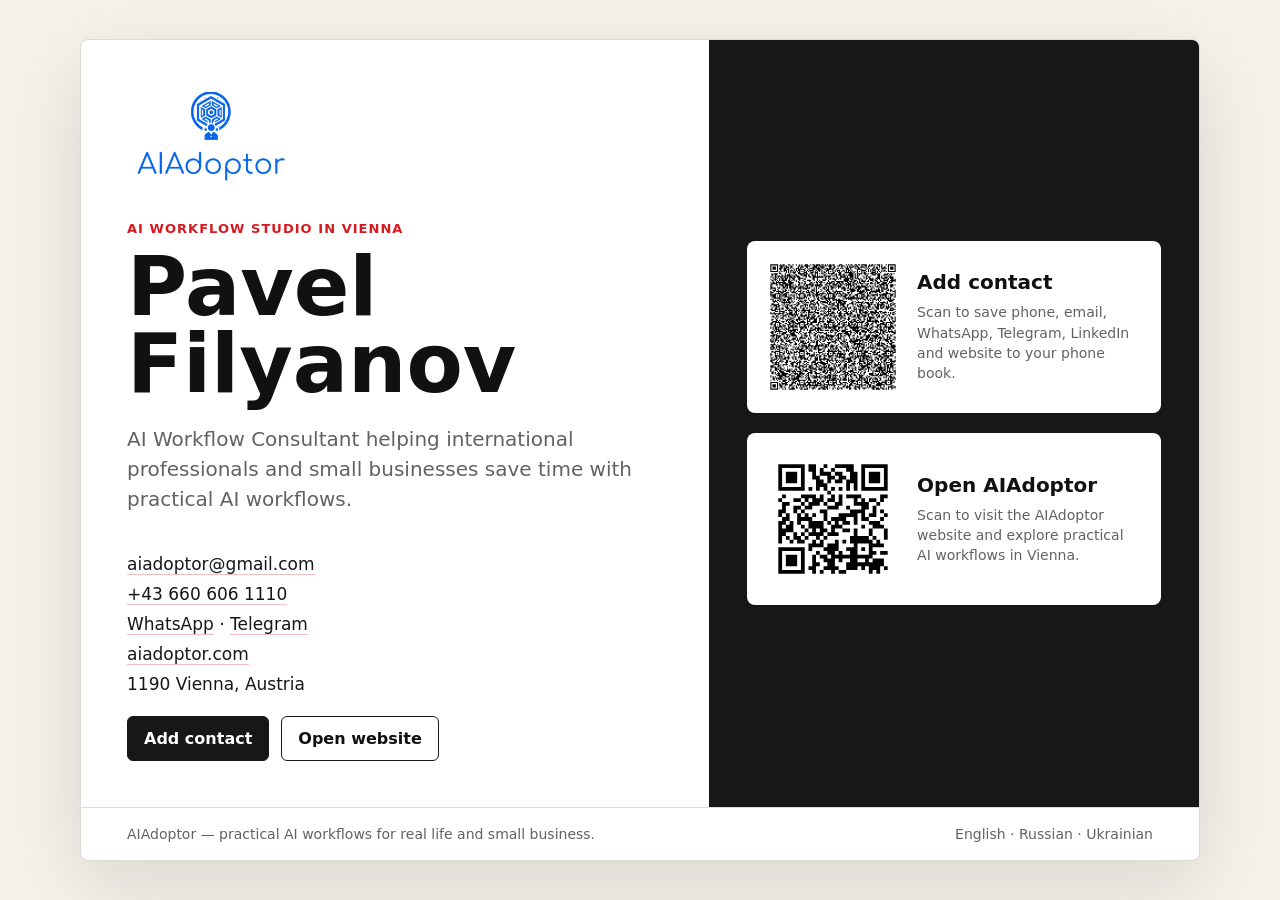
==== card/index.html @ 828bce4d "Add electronic business card with QR codes" ====
<!DOCTYPE html>
<html lang="en">
  <head>
    <meta charset="UTF-8" />
    <meta name="viewport" content="width=device-width, initial-scale=1.0" />
    <meta
      name="description"
      content="Pavel Filyanov electronic business card with contact QR code and AIAdoptor website QR code."
    />
    <meta name="robots" content="index, follow" />
    <link rel="canonical" href="https://aiadoptor.com/card/" />
    <link rel="icon" type="image/png" href="/assets/aiadoptor-favicon.png" />
    <title>Pavel Filyanov | AIAdoptor Business Card</title>
    <style>
      :root {
        color-scheme: light;
        --ink: #111111;
        --muted: #626262;
        --line: #dedbd4;
        --paper: #f6f2ea;
        --white: #ffffff;
        --red: #d71920;
        --charcoal: #171717;
      }

      * {
        box-sizing: border-box;
      }

      body {
        margin: 0;
        font-family: Inter, ui-sans-serif, system-ui, -apple-system, BlinkMacSystemFont, "Segoe UI", sans-serif;
        background: var(--paper);
        color: var(--ink);
      }

      a {
        color: inherit;
      }

      .page {
        min-height: 100vh;
        padding: 36px;
        display: grid;
        place-items: center;
      }

      .card {
        width: min(1120px, 100%);
        background: var(--white);
        border: 1px solid var(--line);
        border-radius: 8px;
        overflow: hidden;
        box-shadow: 0 24px 80px rgba(20, 20, 20, 0.12);
      }

      .hero {
        display: grid;
        grid-template-columns: minmax(0, 1fr) minmax(320px, 0.78fr);
        min-height: 520px;
      }

      .identity {
        padding: 46px;
        display: flex;
        flex-direction: column;
        justify-content: space-between;
        gap: 40px;
      }

      .brand {
        display: flex;
        align-items: center;
        gap: 16px;
      }

      .brand img {
        width: 168px;
        height: auto;
      }

      .eyebrow {
        margin: 34px 0 12px;
        color: var(--red);
        font-size: 13px;
        font-weight: 800;
        letter-spacing: 0.08em;
        text-transform: uppercase;
      }

      h1 {
        margin: 0;
        max-width: 720px;
        font-size: clamp(42px, 7vw, 82px);
        line-height: 0.94;
        letter-spacing: 0;
      }

      .subtitle {
        margin: 22px 0 0;
        max-width: 640px;
        color: var(--muted);
        font-size: 20px;
        line-height: 1.5;
      }

      .contacts {
        display: grid;
        gap: 10px;
        margin: 0;
        padding: 0;
        list-style: none;
        color: var(--charcoal);
        font-size: 17px;
      }

      .contacts a {
        text-decoration: none;
        border-bottom: 1px solid rgba(215, 25, 32, 0.28);
      }

      .qr-panel {
        background: var(--charcoal);
        color: var(--white);
        padding: 38px;
        display: grid;
        align-content: center;
        gap: 20px;
      }

      .qr-card {
        background: var(--white);
        color: var(--ink);
        border-radius: 8px;
        padding: 20px;
        display: grid;
        grid-template-columns: 132px minmax(0, 1fr);
        gap: 18px;
        align-items: center;
      }

      .qr-card img {
        width: 132px;
        height: 132px;
        display: block;
      }

      .qr-card h2 {
        margin: 0 0 8px;
        font-size: 20px;
        line-height: 1.15;
      }

      .qr-card p {
        margin: 0;
        color: var(--muted);
        font-size: 14px;
        line-height: 1.45;
      }

      .actions {
        display: flex;
        flex-wrap: wrap;
        gap: 12px;
        margin-top: 22px;
      }

      .button {
        min-height: 44px;
        padding: 12px 16px;
        border-radius: 6px;
        border: 1px solid var(--charcoal);
        text-decoration: none;
        font-weight: 800;
        display: inline-flex;
        align-items: center;
        justify-content: center;
      }

      .button.primary {
        background: var(--charcoal);
        color: var(--white);
      }

      .footer {
        border-top: 1px solid var(--line);
        padding: 18px 46px;
        display: flex;
        justify-content: space-between;
        gap: 18px;
        color: var(--muted);
        font-size: 14px;
      }

      @media (max-width: 860px) {
        .page {
          padding: 16px;
        }

        .hero {
          grid-template-columns: 1fr;
        }

        .identity,
        .qr-panel {
          padding: 28px;
        }

        .qr-card {
          grid-template-columns: 1fr;
        }

        .qr-card img {
          width: min(220px, 100%);
          height: auto;
        }

        .footer {
          padding: 18px 28px;
          flex-direction: column;
        }
      }

      @media print {
        body {
          background: var(--white);
        }

        .page {
          padding: 0;
        }

        .card {
          box-shadow: none;
          border: 0;
        }

        .actions {
          display: none;
        }
      }
    </style>
  </head>
  <body>
    <main class="page">
      <article class="card" aria-label="Pavel Filyanov electronic business card">
        <section class="hero">
          <div class="identity">
            <div>
              <a class="brand" href="https://aiadoptor.com/" aria-label="AIAdoptor website">
                <img src="/assets/aiadoptor-logo.png" alt="AIAdoptor" />
              </a>
              <p class="eyebrow">AI Workflow Studio in Vienna</p>
              <h1>Pavel Filyanov</h1>
              <p class="subtitle">
                AI Workflow Consultant helping international professionals and small businesses save time with practical AI workflows.
              </p>
            </div>

            <div>
              <ul class="contacts" aria-label="Contact details">
                <li><a href="mailto:aiadoptor@gmail.com">aiadoptor@gmail.com</a></li>
                <li><a href="tel:+436606061110">+43 660 606 1110</a></li>
                <li><a href="https://wa.me/436606061110">WhatsApp</a> · <a href="https://t.me/aiadoptor">Telegram</a></li>
                <li><a href="https://aiadoptor.com/">aiadoptor.com</a></li>
                <li>1190 Vienna, Austria</li>
              </ul>
              <div class="actions">
                <a class="button primary" href="/pavel-filyanov.vcf" download>Add contact</a>
                <a class="button" href="https://aiadoptor.com/">Open website</a>
              </div>
            </div>
          </div>

          <aside class="qr-panel" aria-label="QR codes">
            <div class="qr-card">
              <img src="/assets/qr-pavel-filyanov-contact.svg" alt="QR code to add Pavel Filyanov contact" />
              <div>
                <h2>Add contact</h2>
                <p>Scan to save phone, email, WhatsApp, Telegram, LinkedIn and website to your phone book.</p>
              </div>
            </div>
            <div class="qr-card">
              <img src="/assets/qr-aiadoptor-website.svg" alt="QR code to open AIAdoptor website" />
              <div>
                <h2>Open AIAdoptor</h2>
                <p>Scan to visit the AIAdoptor website and explore practical AI workflows in Vienna.</p>
              </div>
            </div>
          </aside>
        </section>

        <footer class="footer">
          <span>AIAdoptor — practical AI workflows for real life and small business.</span>
          <span>English · Russian · Ukrainian</span>
        </footer>
      </article>
    </main>
  </body>
</html>
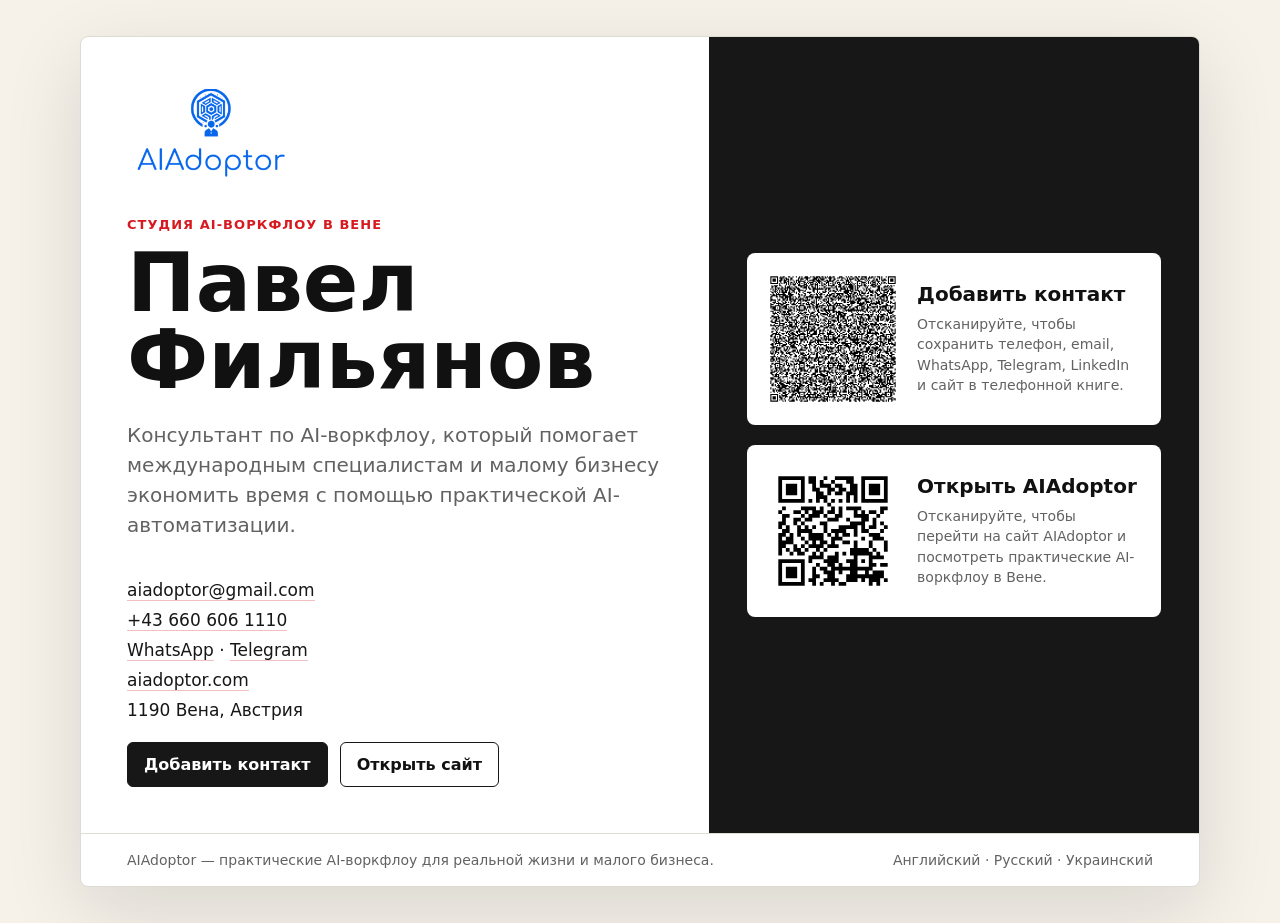
==== commit b86513ce: "Localize business card to Russian" ====
--- a/card/index.html
+++ b/card/index.html
@@ -1,16 +1,16 @@
 <!DOCTYPE html>
-<html lang="en">
+<html lang="ru">
   <head>
     <meta charset="UTF-8" />
     <meta name="viewport" content="width=device-width, initial-scale=1.0" />
     <meta
       name="description"
-      content="Pavel Filyanov electronic business card with contact QR code and AIAdoptor website QR code."
+      content="Электронная визитка Павла Фильянова с QR-кодом контакта и QR-кодом сайта AIAdoptor."
     />
     <meta name="robots" content="index, follow" />
     <link rel="canonical" href="https://aiadoptor.com/card/" />
     <link rel="icon" type="image/png" href="/assets/aiadoptor-favicon.png" />
-    <title>Pavel Filyanov | AIAdoptor Business Card</title>
+    <title>Павел Фильянов | Электронная визитка AIAdoptor</title>
     <style>
       :root {
         color-scheme: light;
@@ -243,17 +243,17 @@
   </head>
   <body>
     <main class="page">
-      <article class="card" aria-label="Pavel Filyanov electronic business card">
+      <article class="card" aria-label="Электронная визитка Павла Фильянова">
         <section class="hero">
           <div class="identity">
             <div>
               <a class="brand" href="https://aiadoptor.com/" aria-label="AIAdoptor website">
                 <img src="/assets/aiadoptor-logo.png" alt="AIAdoptor" />
               </a>
-              <p class="eyebrow">AI Workflow Studio in Vienna</p>
-              <h1>Pavel Filyanov</h1>
+              <p class="eyebrow">Студия AI-воркфлоу в Вене</p>
+              <h1>Павел Фильянов</h1>
               <p class="subtitle">
-                AI Workflow Consultant helping international professionals and small businesses save time with practical AI workflows.
+                Консультант по AI-воркфлоу, который помогает международным специалистам и малому бизнесу экономить время с помощью практической AI-автоматизации.
               </p>
             </div>
 
@@ -263,36 +263,36 @@
                 <li><a href="tel:+436606061110">+43 660 606 1110</a></li>
                 <li><a href="https://wa.me/436606061110">WhatsApp</a> · <a href="https://t.me/aiadoptor">Telegram</a></li>
                 <li><a href="https://aiadoptor.com/">aiadoptor.com</a></li>
-                <li>1190 Vienna, Austria</li>
+                <li>1190 Вена, Австрия</li>
               </ul>
               <div class="actions">
-                <a class="button primary" href="/pavel-filyanov.vcf" download>Add contact</a>
-                <a class="button" href="https://aiadoptor.com/">Open website</a>
+                <a class="button primary" href="/pavel-filyanov.vcf" download>Добавить контакт</a>
+                <a class="button" href="https://aiadoptor.com/">Открыть сайт</a>
               </div>
             </div>
           </div>
 
-          <aside class="qr-panel" aria-label="QR codes">
+          <aside class="qr-panel" aria-label="QR-коды">
             <div class="qr-card">
-              <img src="/assets/qr-pavel-filyanov-contact.svg" alt="QR code to add Pavel Filyanov contact" />
+              <img src="/assets/qr-pavel-filyanov-contact.svg" alt="QR-код для добавления контакта Павла Фильянова" />
               <div>
-                <h2>Add contact</h2>
-                <p>Scan to save phone, email, WhatsApp, Telegram, LinkedIn and website to your phone book.</p>
+                <h2>Добавить контакт</h2>
+                <p>Отсканируйте, чтобы сохранить телефон, email, WhatsApp, Telegram, LinkedIn и сайт в телефонной книге.</p>
               </div>
             </div>
             <div class="qr-card">
-              <img src="/assets/qr-aiadoptor-website.svg" alt="QR code to open AIAdoptor website" />
+              <img src="/assets/qr-aiadoptor-website.svg" alt="QR-код для перехода на сайт AIAdoptor" />
               <div>
-                <h2>Open AIAdoptor</h2>
-                <p>Scan to visit the AIAdoptor website and explore practical AI workflows in Vienna.</p>
+                <h2>Открыть AIAdoptor</h2>
+                <p>Отсканируйте, чтобы перейти на сайт AIAdoptor и посмотреть практические AI-воркфлоу в Вене.</p>
               </div>
             </div>
           </aside>
         </section>
 
         <footer class="footer">
-          <span>AIAdoptor — practical AI workflows for real life and small business.</span>
-          <span>English · Russian · Ukrainian</span>
+          <span>AIAdoptor — практические AI-воркфлоу для реальной жизни и малого бизнеса.</span>
+          <span>Английский · Русский · Украинский</span>
         </footer>
       </article>
     </main>
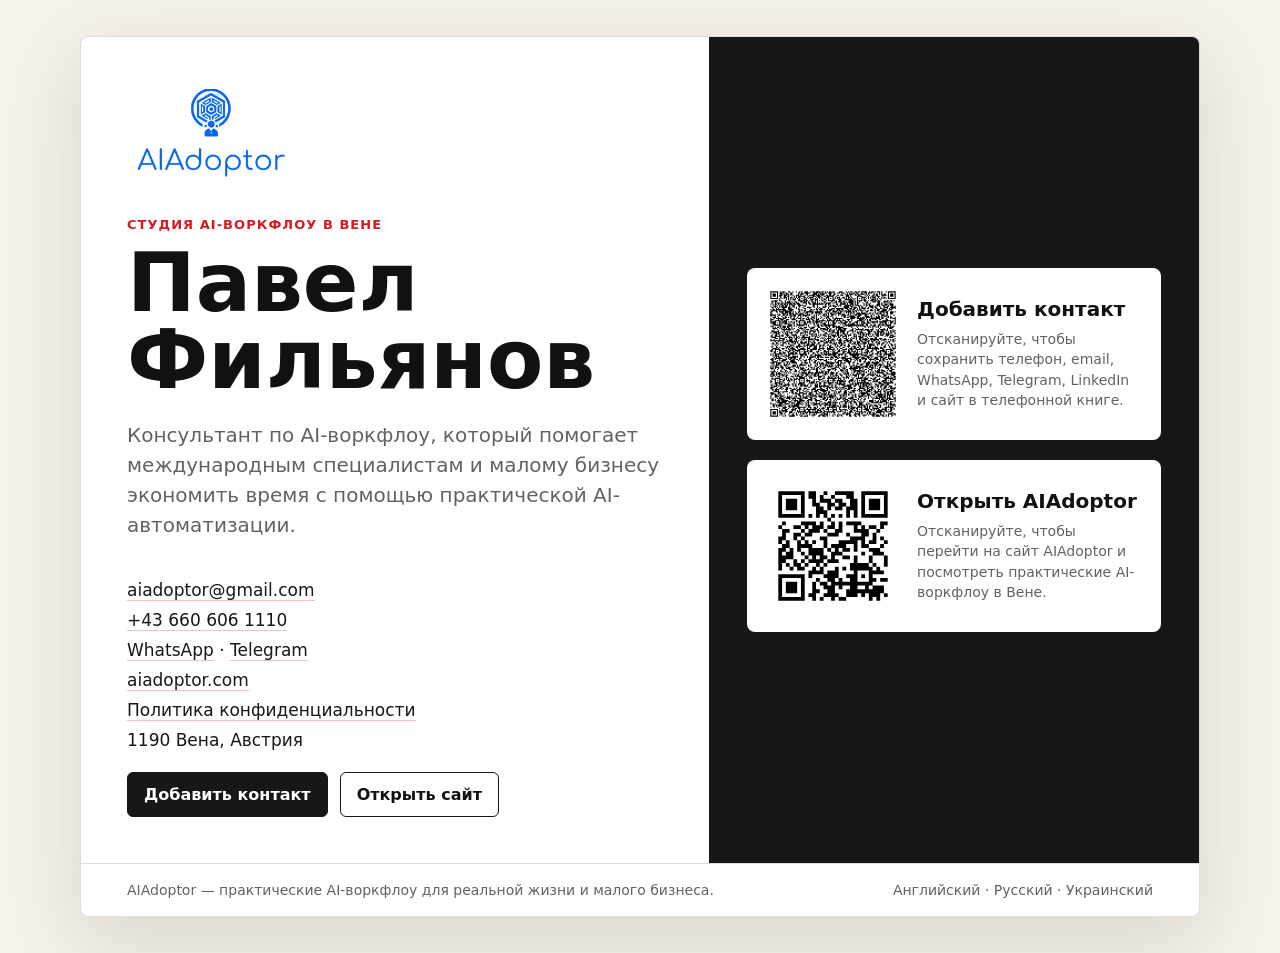
==== commit a8ddad89: "Publish integration and privacy updates" ====
--- a/card/index.html
+++ b/card/index.html
@@ -263,6 +263,7 @@
                 <li><a href="tel:+436606061110">+43 660 606 1110</a></li>
                 <li><a href="https://wa.me/436606061110">WhatsApp</a> · <a href="https://t.me/aiadoptor">Telegram</a></li>
                 <li><a href="https://aiadoptor.com/">aiadoptor.com</a></li>
+                <li><a href="https://aiadoptor.com/privacy/#ru">Политика конфиденциальности</a></li>
                 <li>1190 Вена, Австрия</li>
               </ul>
               <div class="actions">
